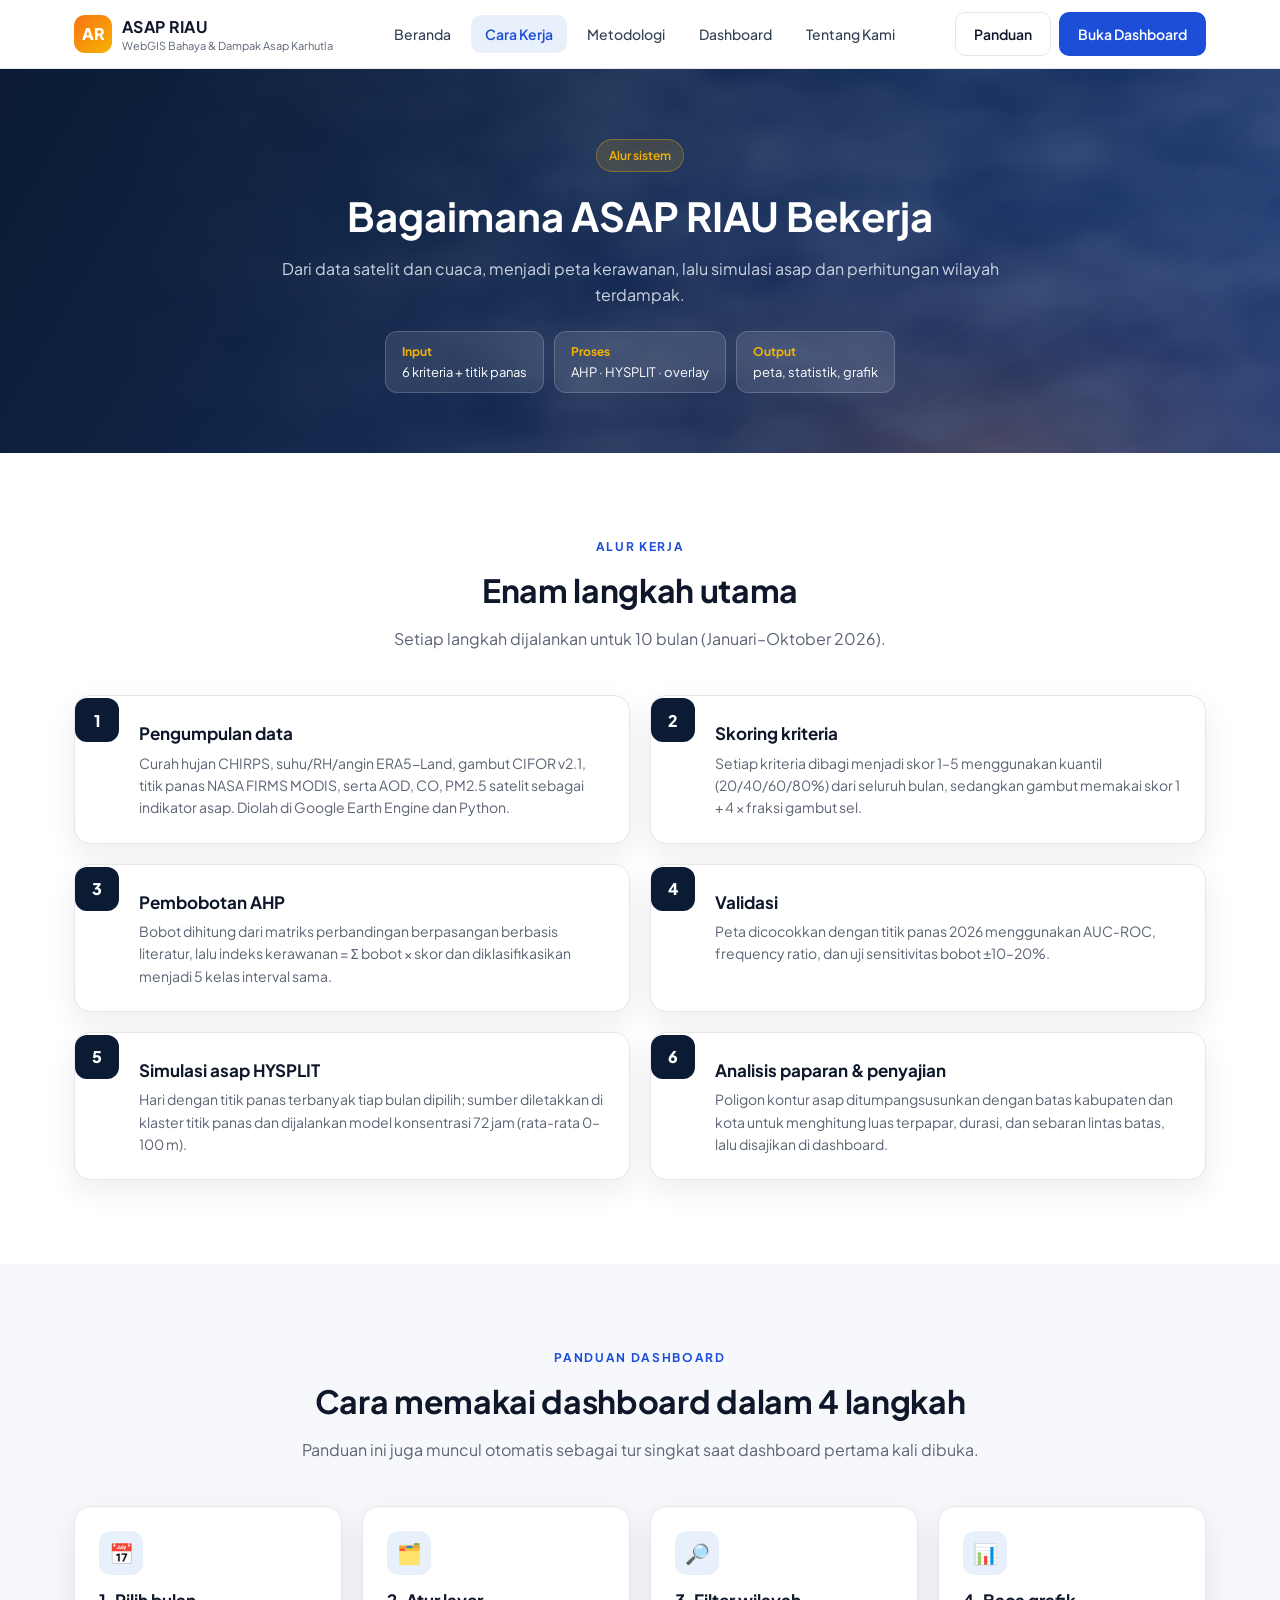
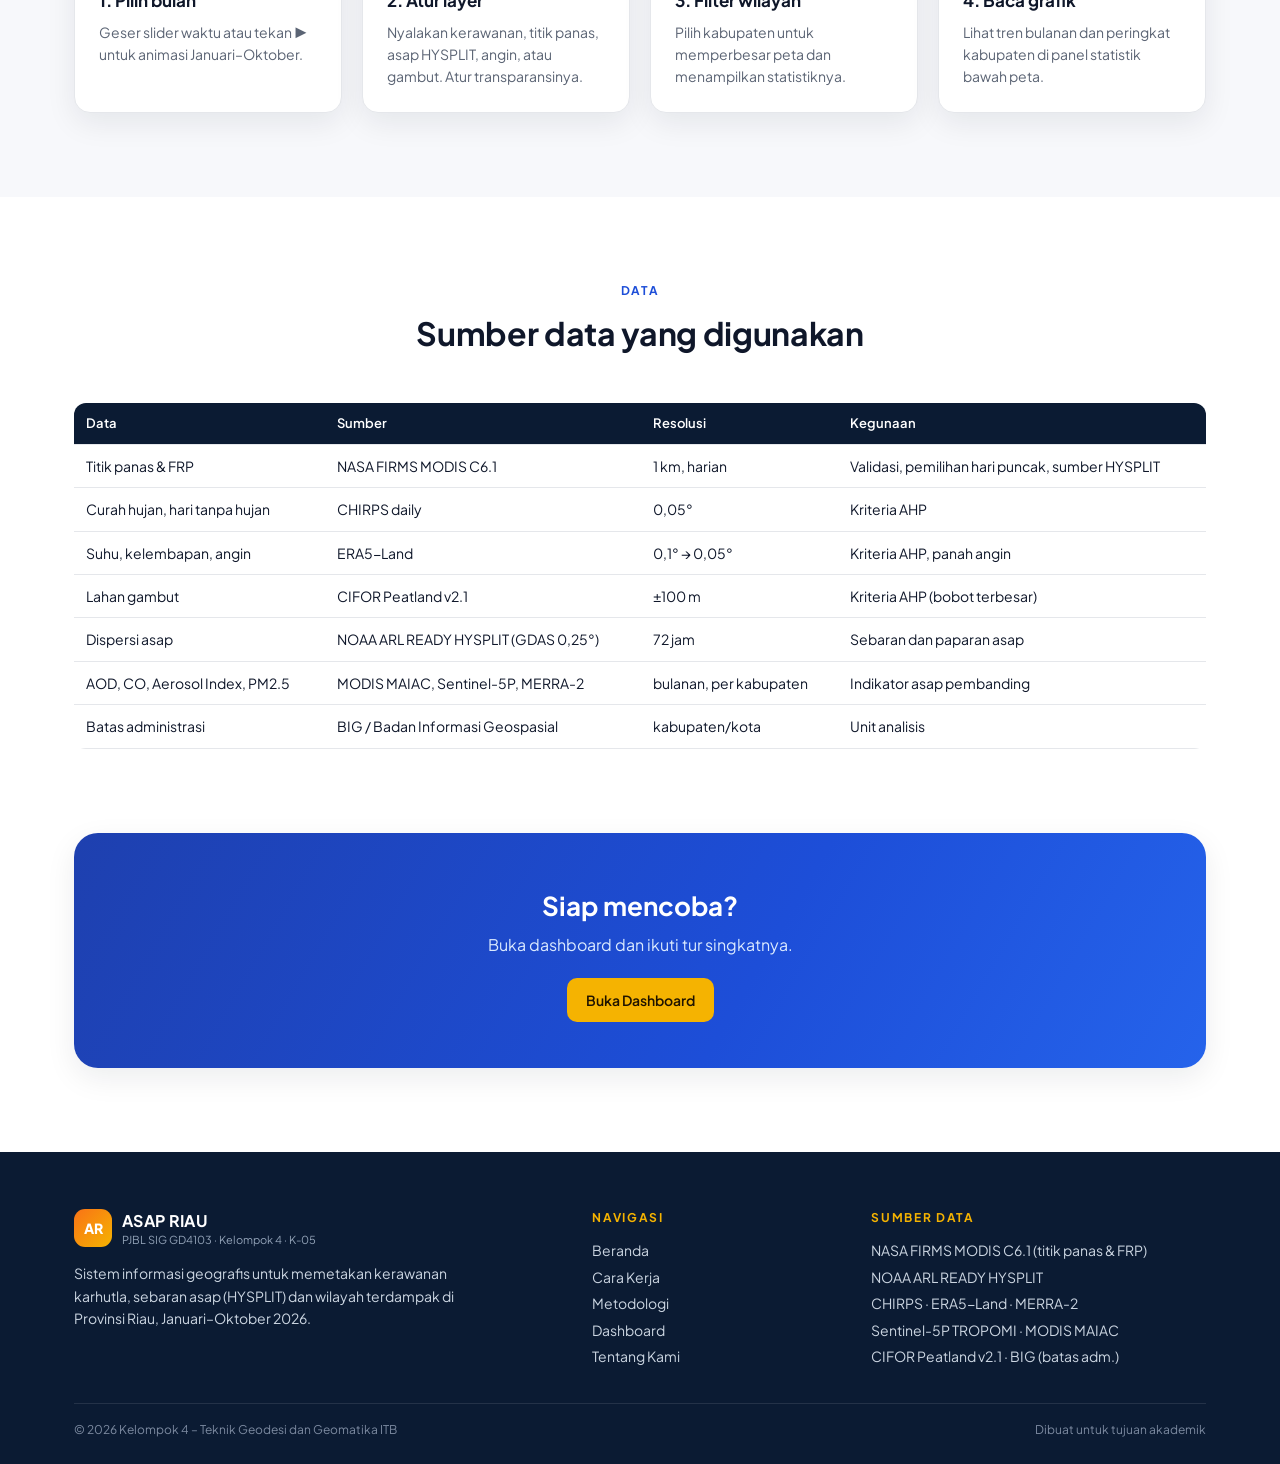
==== cara-kerja.html @ b1dd4ae1 "Add files via upload" ====
<!DOCTYPE html>
<html lang="id">
<head>
<meta charset="utf-8"><meta name="viewport" content="width=device-width,initial-scale=1">
<title>Cara Kerja – ASAP RIAU</title>
<link href="https://fonts.googleapis.com/css2?family=Plus+Jakarta+Sans:wght@400;500;600;700;800&display=swap" rel="stylesheet">
<link rel="stylesheet" href="assets/css/site.css">
</head>
<body>
<section class="phero">
  <div class="wrap">
    <span class="pill">Alur sistem</span>
    <h1>Bagaimana ASAP RIAU Bekerja</h1>
    <p>Dari data satelit dan cuaca, menjadi peta kerawanan, lalu simulasi asap dan perhitungan wilayah terdampak.</p>
    <div class="chips"><span><b>Input</b>6 kriteria + titik panas</span><span><b>Proses</b>AHP · HYSPLIT · overlay</span><span><b>Output</b>peta, statistik, grafik</span></div>
  </div>
</section>

<section>
  <div class="wrap">
    <span class="eyebrow">Alur kerja</span><h2 class="title">Enam langkah utama</h2><p class="sub">Setiap langkah dijalankan untuk 10 bulan (Januari–Oktober 2026).</p>
    <div class="grid g2 steps">
      <div class="card step reveal"><h4>Pengumpulan data</h4><p>Curah hujan CHIRPS, suhu/RH/angin ERA5-Land, gambut CIFOR v2.1, titik panas NASA FIRMS MODIS, serta AOD, CO, PM2.5 satelit sebagai indikator asap. Diolah di Google Earth Engine dan Python.</p></div>
      <div class="card step reveal"><h4>Skoring kriteria</h4><p>Setiap kriteria dibagi menjadi skor 1–5 menggunakan kuantil (20/40/60/80%) dari seluruh bulan, sedangkan gambut memakai skor 1 + 4 × fraksi gambut sel.</p></div>
      <div class="card step reveal"><h4>Pembobotan AHP</h4><p>Bobot dihitung dari matriks perbandingan berpasangan berbasis literatur, lalu indeks kerawanan = Σ bobot × skor dan diklasifikasikan menjadi 5 kelas interval sama.</p></div>
      <div class="card step reveal"><h4>Validasi</h4><p>Peta dicocokkan dengan titik panas 2026 menggunakan AUC-ROC, frequency ratio, dan uji sensitivitas bobot ±10–20%.</p></div>
      <div class="card step reveal"><h4>Simulasi asap HYSPLIT</h4><p>Hari dengan titik panas terbanyak tiap bulan dipilih; sumber diletakkan di klaster titik panas dan dijalankan model konsentrasi 72 jam (rata-rata 0–100 m).</p></div>
      <div class="card step reveal"><h4>Analisis paparan & penyajian</h4><p>Poligon kontur asap ditumpangsusunkan dengan batas kabupaten dan kota untuk menghitung luas terpapar, durasi, dan sebaran lintas batas, lalu disajikan di dashboard.</p></div>
    </div>
  </div>
</section>

<section class="section-gray">
  <div class="wrap">
    <span class="eyebrow">Panduan dashboard</span><h2 class="title">Cara memakai dashboard dalam 4 langkah</h2><p class="sub">Panduan ini juga muncul otomatis sebagai tur singkat saat dashboard pertama kali dibuka.</p>
    <div class="grid g4">
      <div class="card reveal"><div class="ic">📅</div><h4>1. Pilih bulan</h4><p>Geser slider waktu atau tekan ▶ untuk animasi Januari–Oktober.</p></div>
      <div class="card reveal"><div class="ic">🗂️</div><h4>2. Atur layer</h4><p>Nyalakan kerawanan, titik panas, asap HYSPLIT, angin, atau gambut. Atur transparansinya.</p></div>
      <div class="card reveal"><div class="ic">🔎</div><h4>3. Filter wilayah</h4><p>Pilih kabupaten untuk memperbesar peta dan menampilkan statistiknya.</p></div>
      <div class="card reveal"><div class="ic">📊</div><h4>4. Baca grafik</h4><p>Lihat tren bulanan dan peringkat kabupaten di panel statistik bawah peta.</p></div>
    </div>
  </div>
</section>

<section>
  <div class="wrap">
    <span class="eyebrow">Data</span><h2 class="title">Sumber data yang digunakan</h2><p class="sub"></p>
    <table class="t">
      <tr><th>Data</th><th>Sumber</th><th>Resolusi</th><th>Kegunaan</th></tr>
      <tr><td>Titik panas & FRP</td><td>NASA FIRMS MODIS C6.1</td><td>1 km, harian</td><td>Validasi, pemilihan hari puncak, sumber HYSPLIT</td></tr>
      <tr><td>Curah hujan, hari tanpa hujan</td><td>CHIRPS daily</td><td>0,05°</td><td>Kriteria AHP</td></tr>
      <tr><td>Suhu, kelembapan, angin</td><td>ERA5-Land</td><td>0,1° → 0,05°</td><td>Kriteria AHP, panah angin</td></tr>
      <tr><td>Lahan gambut</td><td>CIFOR Peatland v2.1</td><td>±100 m</td><td>Kriteria AHP (bobot terbesar)</td></tr>
      <tr><td>Dispersi asap</td><td>NOAA ARL READY HYSPLIT (GDAS 0,25°)</td><td>72 jam</td><td>Sebaran dan paparan asap</td></tr>
      <tr><td>AOD, CO, Aerosol Index, PM2.5</td><td>MODIS MAIAC, Sentinel-5P, MERRA-2</td><td>bulanan, per kabupaten</td><td>Indikator asap pembanding</td></tr>
      <tr><td>Batas administrasi</td><td>BIG / Badan Informasi Geospasial</td><td>kabupaten/kota</td><td>Unit analisis</td></tr>
    </table>
  </div>
</section>

<section style="padding-top:0"><div class="wrap"><div class="cta-banner cta-blue reveal"><h3>Siap mencoba?</h3><p>Buka dashboard dan ikuti tur singkatnya.</p><a class="btn btn-amber" href="dashboard.html">Buka Dashboard</a></div></div></section>
<script src="assets/js/layout.js"></script>
</body>
</html>
---- assets/css/site.css ----
:root{
  --navy:#0b1b33;--navy2:#13294b;--blue:#1d4ed8;--sky:#e8f0fb;--amber:#f5b301;--orange:#f97316;--red:#c2410c;
  --ink:#0f172a;--muted:#5b6474;--line:#e5e7eb;--bg:#f7f8fb;--card:#ffffff;--radius:16px;
  --shadow:0 10px 30px rgba(15,23,42,.08);--font:"Plus Jakarta Sans",system-ui,-apple-system,"Segoe UI",sans-serif;
}
*{box-sizing:border-box}html{scroll-behavior:smooth}
body{margin:0;font-family:var(--font);color:var(--ink);background:#fff;line-height:1.6}
a{color:inherit;text-decoration:none}img{max-width:100%}
.wrap{max-width:1180px;margin:0 auto;padding:0 24px}

/* ---------- navbar ---------- */
.nav{position:sticky;top:0;z-index:1000;background:rgba(255,255,255,.92);backdrop-filter:blur(10px);border-bottom:1px solid var(--line)}
.nav .wrap{display:flex;align-items:center;justify-content:space-between;height:68px}
.brand{display:flex;align-items:center;gap:10px}
.brand .logo{width:38px;height:38px;border-radius:11px;background:linear-gradient(135deg,var(--orange),var(--amber));display:grid;place-items:center;color:#fff;font-weight:800}
.brand b{display:block;font-size:16px;letter-spacing:.02em}.brand small{display:block;font-size:11px;color:var(--muted);margin-top:-3px}
.menu{display:flex;gap:6px}.menu a{padding:8px 14px;border-radius:10px;font-size:14px;color:#334155;font-weight:500}
.menu a:hover{background:var(--bg)}.menu a.aktif{color:var(--blue);background:var(--sky);font-weight:600}
.nav .cta{display:flex;gap:8px;align-items:center}
.btn{display:inline-flex;align-items:center;gap:8px;padding:10px 18px;border-radius:10px;font-weight:600;font-size:14px;border:1px solid transparent;cursor:pointer;transition:.2s}
.btn-amber{background:var(--amber);color:#1f1300}.btn-amber:hover{filter:brightness(1.05);transform:translateY(-1px)}
.btn-blue{background:var(--blue);color:#fff}.btn-blue:hover{background:#1e40af}
.btn-ghost{border-color:rgba(255,255,255,.35);color:#fff}.btn-ghost:hover{background:rgba(255,255,255,.1)}
.btn-line{border-color:var(--line);color:var(--ink);background:#fff}.btn-line:hover{border-color:#cbd5e1}
.burger{display:none;background:none;border:0;font-size:24px;cursor:pointer}

/* ---------- hero ---------- */
.hero{position:relative;color:#fff;overflow:hidden;background:radial-gradient(1200px 500px at 80% 10%,rgba(249,115,22,.25),transparent 60%),linear-gradient(120deg,#07142a 0%,#0b1b33 45%,#1a2f52 100%)}
.hero::before{content:"";position:absolute;inset:0;background:url("../img/smoke.svg") center/cover no-repeat;opacity:.55}
.hero .wrap{position:relative;display:grid;grid-template-columns:1.25fr 1fr;gap:48px;padding:84px 24px 96px;align-items:center}
.pill{display:inline-flex;gap:8px;align-items:center;font-size:12px;font-weight:600;padding:6px 12px;border-radius:999px;background:rgba(245,179,1,.15);color:var(--amber);border:1px solid rgba(245,179,1,.35)}
.hero h1{font-size:46px;line-height:1.12;margin:18px 0 16px;font-weight:800;letter-spacing:-.02em}
.hero h1 em{font-style:normal;color:var(--amber)}
.hero p.lead{font-size:16px;color:#cbd5e1;max-width:560px}
.hero .actions{display:flex;gap:10px;margin-top:26px;flex-wrap:wrap}
.glass{background:rgba(255,255,255,.07);border:1px solid rgba(255,255,255,.14);border-radius:20px;padding:22px;backdrop-filter:blur(8px)}
.glass small{color:#93a3b8;font-size:12px;font-weight:600;text-transform:uppercase;letter-spacing:.08em}
.glass h3{margin:6px 0 8px;font-size:19px}.glass p{color:#cbd5e1;font-size:13.5px;margin:0 0 14px}
.glass .item{display:flex;justify-content:space-between;align-items:center;background:rgba(255,255,255,.06);border:1px solid rgba(255,255,255,.1);border-radius:12px;padding:12px 14px;margin-top:8px;font-size:13.5px}
.glass .item b{color:var(--amber)}
.hero .credit{position:absolute;right:24px;bottom:14px;font-size:11px;color:#7c8aa0}

/* ---------- section ---------- */
section{padding:84px 0}
.section-gray{background:var(--bg)}
.eyebrow{display:block;text-align:center;font-size:12px;font-weight:700;letter-spacing:.14em;color:var(--blue);text-transform:uppercase}
.title{text-align:center;font-size:32px;margin:8px 0 10px;letter-spacing:-.01em}
.sub{text-align:center;color:var(--muted);max-width:720px;margin:0 auto 44px}
.grid{display:grid;gap:20px}.g2{grid-template-columns:repeat(2,1fr)}.g3{grid-template-columns:repeat(3,1fr)}.g4{grid-template-columns:repeat(4,1fr)}
.card{background:var(--card);border:1px solid var(--line);border-radius:var(--radius);padding:24px;box-shadow:var(--shadow);transition:.25s}
.card:hover{transform:translateY(-3px);box-shadow:0 16px 40px rgba(15,23,42,.12)}
.card .ic{width:44px;height:44px;border-radius:12px;display:grid;place-items:center;font-size:20px;margin-bottom:12px;background:var(--sky)}
.card h4{margin:0 0 6px;font-size:17px}.card p{margin:0;color:var(--muted);font-size:14px}
.card .tag{display:inline-block;margin-top:12px;font-size:11.5px;font-weight:600;padding:4px 10px;border-radius:999px;background:var(--bg);color:#475569}
.stat{text-align:center;padding:26px}
.stat .n{font-size:34px;font-weight:800;color:var(--navy)}.stat .n.or{color:var(--orange)}
.stat .l{color:var(--muted);font-size:13px}

/* strip angka di bawah hero */
.strip{margin-top:-46px;position:relative;z-index:5}
.strip .grid{background:#fff;border-radius:20px;box-shadow:var(--shadow);border:1px solid var(--line)}

/* langkah */
.steps{counter-reset:s}.step{position:relative;padding-left:64px}
.step::before{counter-increment:s;content:counter(s);position:absolute;left:0;top:2px;width:44px;height:44px;border-radius:12px;background:var(--navy);color:#fff;display:grid;place-items:center;font-weight:800}
.step h4{margin:0 0 4px}.step p{margin:0;color:var(--muted);font-size:14px}

/* banner CTA */
.cta-banner{border-radius:24px;padding:46px;text-align:center;background:linear-gradient(110deg,#eef4ff 0%,#fff 45%,#fff7e0 100%);border:1px solid #e2e8f0;box-shadow:var(--shadow)}
.cta-banner h3{font-size:26px;margin:6px 0}.cta-banner p{color:var(--muted);margin:0 0 20px}
.cta-blue{background:linear-gradient(120deg,#1e40af,#1d4ed8 60%,#2563eb);color:#fff;border:0}
.cta-blue p{color:#dbeafe}

/* page hero kecil */
.phero{background:linear-gradient(120deg,#0b1b33,#1d3a75);color:#fff;padding:70px 0 60px;text-align:center;position:relative;overflow:hidden}
.phero::before{content:"";position:absolute;inset:0;background:url("../img/smoke.svg") center/cover;opacity:.35}
.phero .wrap{position:relative}.phero h1{font-size:40px;margin:12px 0 8px}.phero p{color:#cbd5e1;max-width:720px;margin:0 auto}
.phero .chips{display:flex;gap:10px;justify-content:center;flex-wrap:wrap;margin-top:24px}
.phero .chips span{background:rgba(255,255,255,.1);border:1px solid rgba(255,255,255,.18);padding:10px 16px;border-radius:12px;font-size:13px;text-align:left}
.phero .chips b{display:block;color:var(--amber);font-size:12px}

/* tabel */
table.t{width:100%;border-collapse:collapse;font-size:14px;background:#fff;border-radius:12px;overflow:hidden}
table.t th,table.t td{padding:10px 12px;border-bottom:1px solid var(--line);text-align:left;vertical-align:top}
table.t th{background:var(--navy);color:#fff;font-weight:600;font-size:13px}
table.t tr:hover td{background:#fafbfd}
table.t td.num{text-align:right;font-variant-numeric:tabular-nums}
.matrix td,.matrix th{text-align:center}
.note{font-size:13px;color:var(--muted)}
.chartbox{position:relative;height:300px}

/* faq */
details{background:#fff;border:1px solid var(--line);border-radius:12px;padding:14px 18px;margin-bottom:10px}
summary{cursor:pointer;font-weight:600}details p{color:var(--muted);margin:10px 0 0;font-size:14px}

/* footer */
footer{background:var(--navy);color:#cbd5e1;padding:56px 0 24px;font-size:14px}
footer .cols{display:grid;grid-template-columns:2fr 1fr 1.4fr;gap:40px}
footer h5{color:var(--amber);font-size:12px;letter-spacing:.14em;margin:0 0 12px}
footer a{display:block;color:#cbd5e1;margin:4px 0}footer a:hover{color:#fff}
footer .copy{border-top:1px solid rgba(255,255,255,.1);margin-top:32px;padding-top:16px;font-size:12px;color:#7c8aa0;display:flex;justify-content:space-between}

/* reveal */
.reveal{opacity:0;transform:translateY(18px);transition:.6s ease}.reveal.on{opacity:1;transform:none}

/* team */
.person{text-align:center}.person .av{width:76px;height:76px;border-radius:50%;margin:0 auto 10px;display:grid;place-items:center;font-weight:800;font-size:22px;color:#fff;background:linear-gradient(135deg,var(--navy2),var(--blue))}
.person b{display:block}.person small{color:var(--muted)}
.badge{display:inline-block;font-size:12px;padding:4px 10px;border-radius:8px;background:var(--bg);border:1px solid var(--line);margin:3px 2px}

@media(max-width:960px){
  .hero .wrap{grid-template-columns:1fr}.hero h1{font-size:34px}
  .g3,.g4{grid-template-columns:1fr 1fr}.g2{grid-template-columns:1fr}
  .menu{display:none;position:absolute;top:68px;left:0;right:0;background:#fff;flex-direction:column;padding:12px;border-bottom:1px solid var(--line)}
  .menu.open{display:flex}.burger{display:block}.nav .cta .btn-line{display:none}
  footer .cols{grid-template-columns:1fr}
}
@media(max-width:600px){.g3,.g4{grid-template-columns:1fr}.title{font-size:26px}}
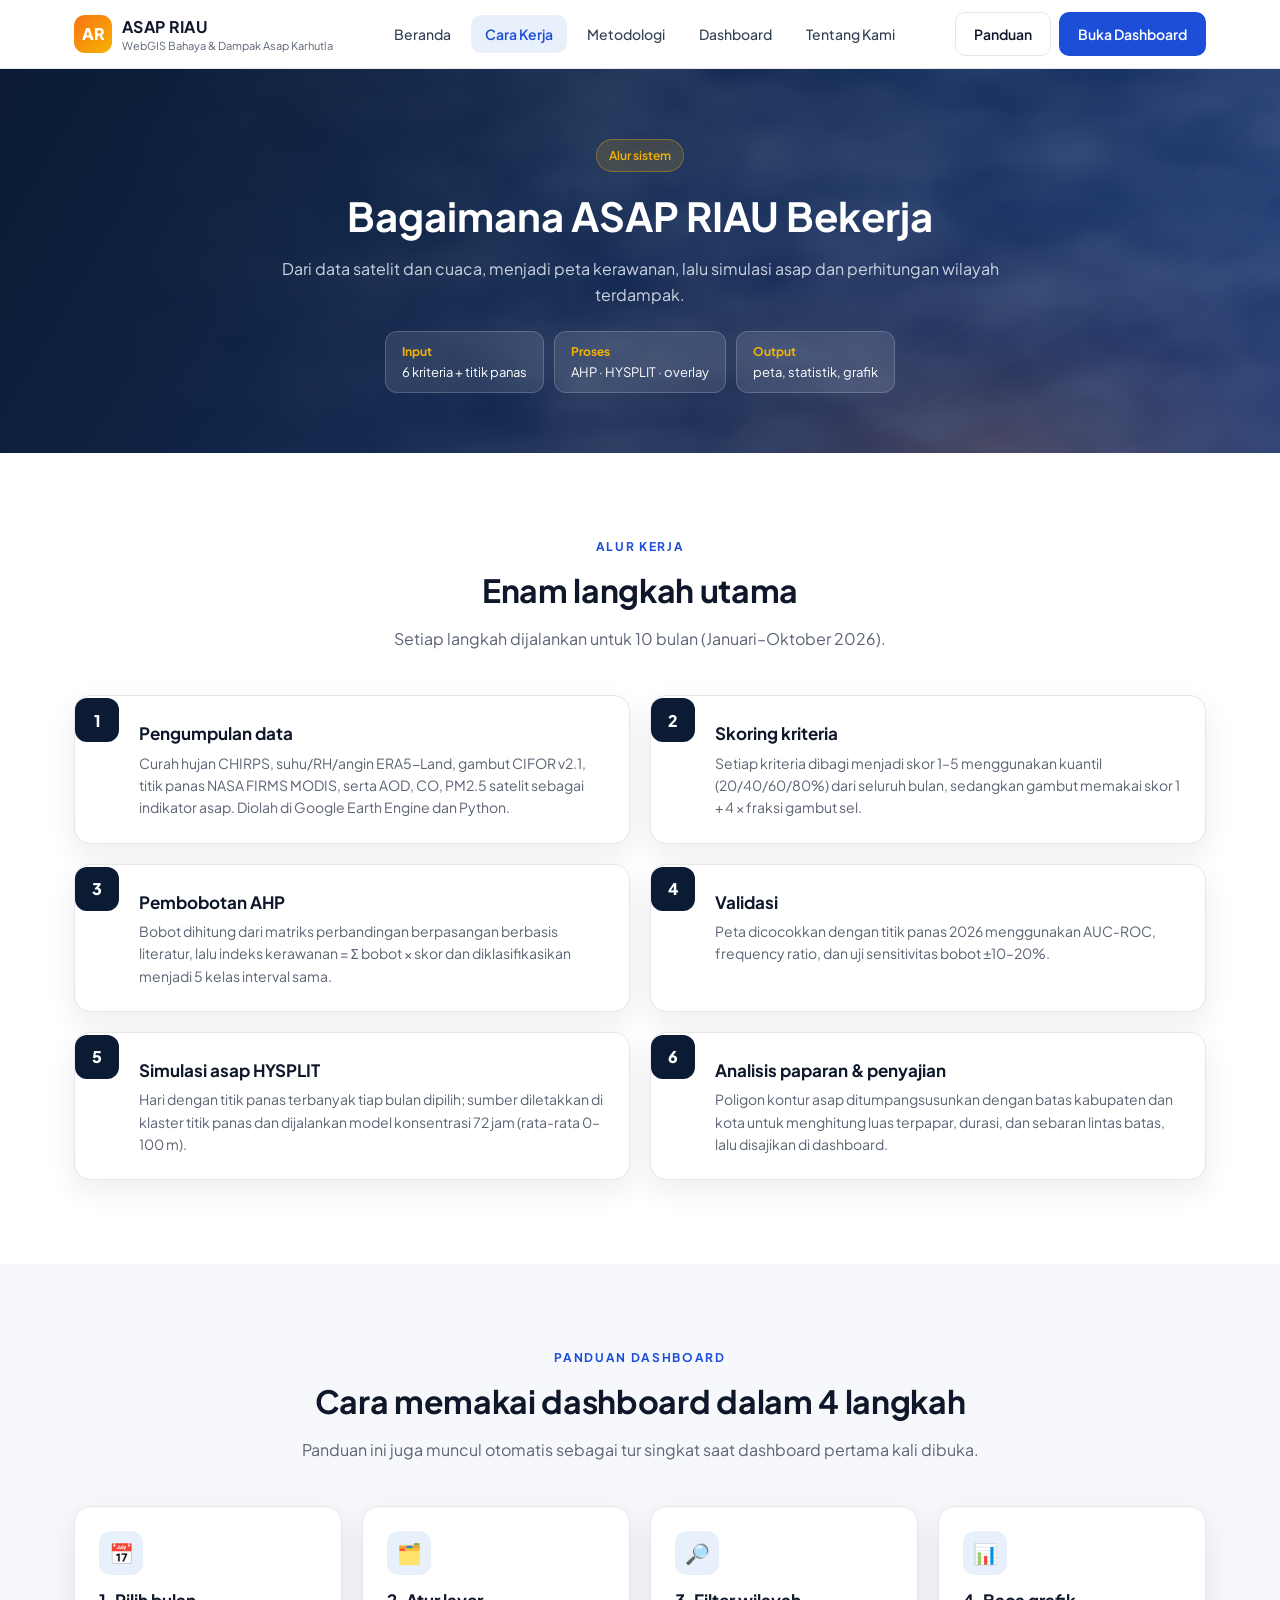
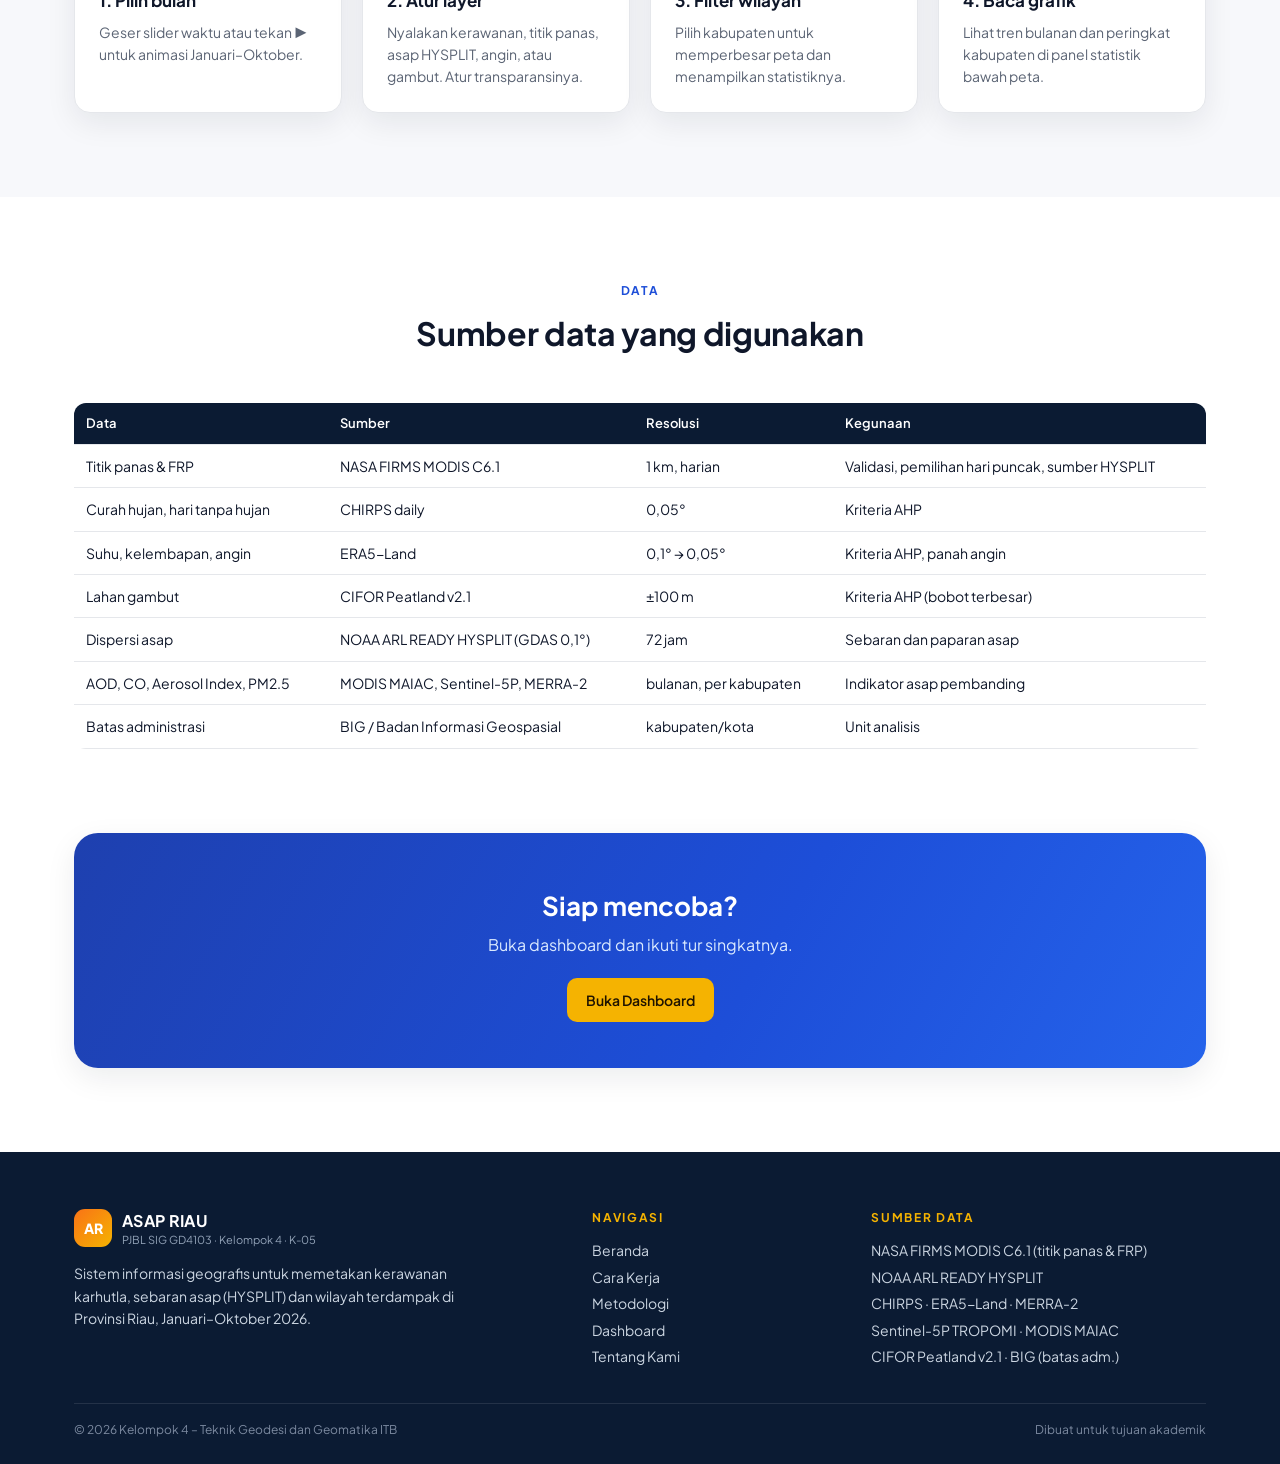
==== commit b7657a7b: "Update cara-kerja.html" ====
--- a/cara-kerja.html
+++ b/cara-kerja.html
@@ -51,7 +51,7 @@
       <tr><td>Curah hujan, hari tanpa hujan</td><td>CHIRPS daily</td><td>0,05°</td><td>Kriteria AHP</td></tr>
       <tr><td>Suhu, kelembapan, angin</td><td>ERA5-Land</td><td>0,1° → 0,05°</td><td>Kriteria AHP, panah angin</td></tr>
       <tr><td>Lahan gambut</td><td>CIFOR Peatland v2.1</td><td>±100 m</td><td>Kriteria AHP (bobot terbesar)</td></tr>
-      <tr><td>Dispersi asap</td><td>NOAA ARL READY HYSPLIT (GDAS 0,25°)</td><td>72 jam</td><td>Sebaran dan paparan asap</td></tr>
+      <tr><td>Dispersi asap</td><td>NOAA ARL READY HYSPLIT (GDAS 0,1°)</td><td>72 jam</td><td>Sebaran dan paparan asap</td></tr>
       <tr><td>AOD, CO, Aerosol Index, PM2.5</td><td>MODIS MAIAC, Sentinel-5P, MERRA-2</td><td>bulanan, per kabupaten</td><td>Indikator asap pembanding</td></tr>
       <tr><td>Batas administrasi</td><td>BIG / Badan Informasi Geospasial</td><td>kabupaten/kota</td><td>Unit analisis</td></tr>
     </table>
